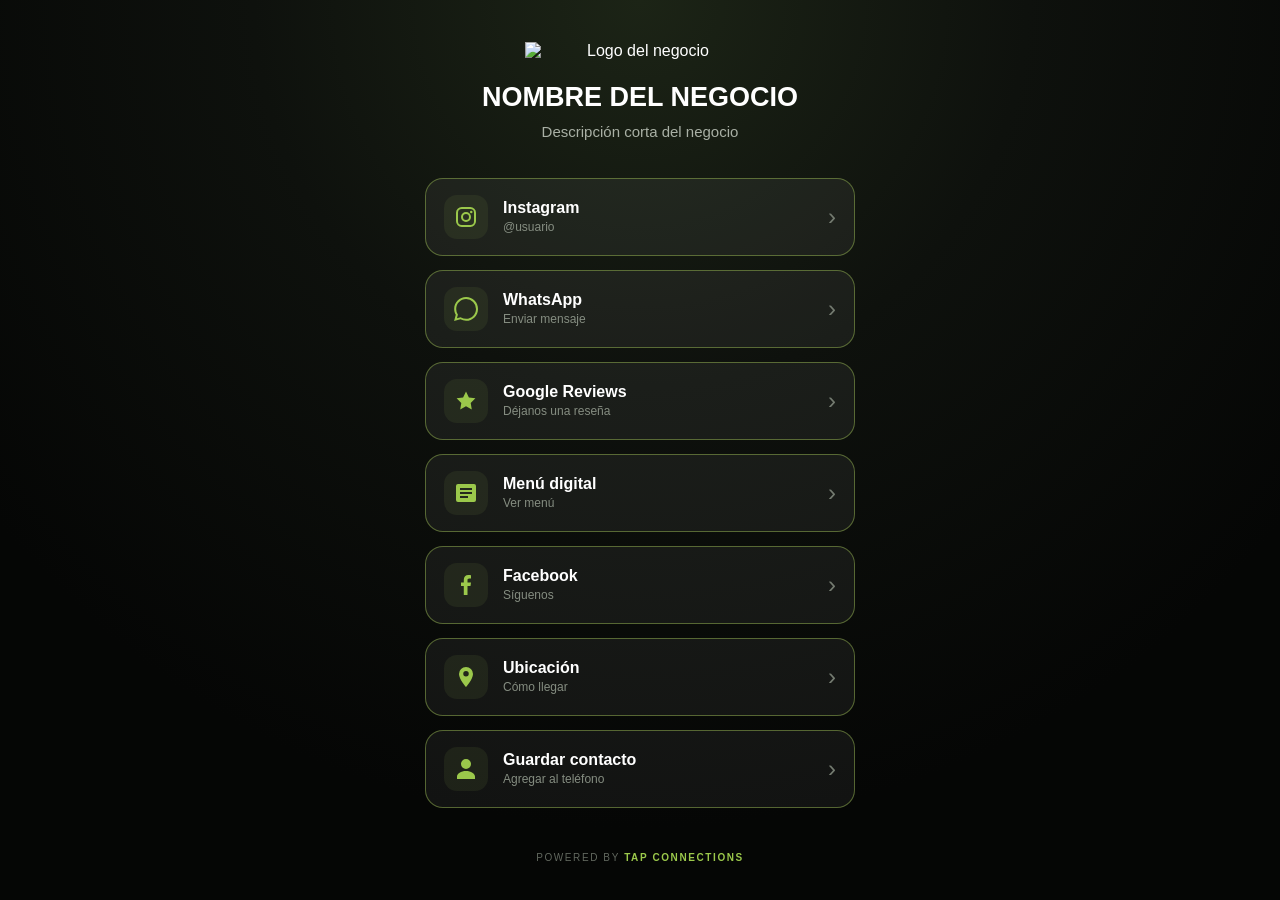
==== plantilla/index.html @ 5dc4e4bb "Add initial HTML template for client profiles" ====
<!DOCTYPE html>
<html lang="es">
<head>
  <meta charset="UTF-8">
  <meta name="viewport" content="width=device-width, initial-scale=1.0">

  <!-- CAMBIAR PARA CADA CLIENTE -->
  <title>NOMBRE DEL NEGOCIO | TAP Profile</title>
  <meta name="description" content="Perfil digital creado por TAP Connections">

  <style>
    * {
      box-sizing: border-box;
      margin: 0;
      padding: 0;
    }

    body {
      min-height: 100vh;
      font-family: Arial, Helvetica, sans-serif;
      background:
        radial-gradient(circle at top, #1c2416 0%, #0e110d 35%, #050605 75%);
      color: white;
      display: flex;
      justify-content: center;
      align-items: flex-start;
      padding: 42px 20px 35px;
    }

    .profile {
      width: 100%;
      max-width: 430px;
      text-align: center;
      animation: aparecer .55s ease;
    }

    @keyframes aparecer {
      from {
        opacity: 0;
        transform: translateY(10px);
      }

      to {
        opacity: 1;
        transform: translateY(0);
      }
    }

    .logo {
      width: 100%;
      max-width: 230px;
      max-height: 160px;
      object-fit: contain;
      display: block;
      margin: 0 auto 22px;
    }

    h1 {
      font-size: 27px;
      margin-bottom: 8px;
    }

    .tagline {
      color: #a9b0a5;
      font-size: 15px;
      line-height: 1.5;
      margin-bottom: 34px;
    }

    .link {
      width: 100%;
      min-height: 76px;
      margin-bottom: 14px;
      padding: 16px 18px;

      display: flex;
      align-items: center;

      background: rgba(255,255,255,.055);
      border: 1px solid rgba(141,170,78,.55);
      border-radius: 18px;

      color: white;
      text-decoration: none;

      transition:
        transform .18s ease,
        background .18s ease,
        border-color .18s ease;
    }

    .link:hover {
      transform: translateY(-2px);
      background: rgba(141,170,78,.13);
      border-color: #9bc84b;
    }

    .link:active {
      transform: scale(.98);
    }

    .icon-box {
      width: 44px;
      height: 44px;
      display: flex;
      justify-content: center;
      align-items: center;
      border-radius: 13px;
      background: rgba(141,170,78,.10);
      color: #9bc84b;
      flex-shrink: 0;
    }

    .icon-box svg {
      width: 24px;
      height: 24px;
      fill: currentColor;
    }

    .link-content {
      text-align: left;
      margin-left: 15px;
      flex: 1;
    }

    .link-title {
      display: block;
      font-size: 16px;
      font-weight: 700;
      margin-bottom: 3px;
    }

    .link-subtitle {
      display: block;
      color: #858d81;
      font-size: 12px;
    }

    .arrow {
      font-size: 24px;
      color: #747b70;
      margin-left: 8px;
    }

    footer {
      margin-top: 44px;
      font-size: 10px;
      letter-spacing: 1.6px;
      color: #62685f;
    }

    footer span {
      color: #9bc84b;
      font-weight: 700;
    }

    @media (max-width: 480px) {
      body {
        padding: 35px 14px 30px;
      }

      h1 {
        font-size: 25px;
      }

      .logo {
        max-width: 210px;
      }
    }
  </style>
</head>


<body>

<main class="profile">


  <!-- ====================================== -->
  <!-- DATOS PRINCIPALES DEL CLIENTE          -->
  <!-- ====================================== -->

  <!-- CAMBIAR LOGO -->
  <img
    class="logo"
    src="/tap-profile/tap logo.png"
    alt="Logo del negocio"
  >

  <!-- CAMBIAR NOMBRE -->
  <h1>NOMBRE DEL NEGOCIO</h1>

  <!-- CAMBIAR DESCRIPCIÓN -->
  <p class="tagline">
    Descripción corta del negocio
  </p>



  <!-- ====================================== -->
  <!-- INSTAGRAM                              -->
  <!-- ====================================== -->

  <a
    class="link"
    href="https://instagram.com/"
    target="_blank"
    rel="noopener noreferrer"
  >

    <div class="icon-box">
      <svg viewBox="0 0 24 24">
        <path d="M7.75 2h8.5A5.76 5.76 0 0 1 22 7.75v8.5A5.76 5.76 0 0 1 16.25 22h-8.5A5.76 5.76 0 0 1 2 16.25v-8.5A5.76 5.76 0 0 1 7.75 2Zm0 2A3.75 3.75 0 0 0 4 7.75v8.5A3.75 3.75 0 0 0 7.75 20h8.5A3.75 3.75 0 0 0 20 16.25v-8.5A3.75 3.75 0 0 0 16.25 4h-8.5ZM12 7a5 5 0 1 1 0 10 5 5 0 0 1 0-10Zm0 2a3 3 0 1 0 0 6 3 3 0 0 0 0-6Zm5.25-3.25a1.25 1.25 0 1 1 0 2.5 1.25 1.25 0 0 1 0-2.5Z"/>
      </svg>
    </div>

    <div class="link-content">
      <span class="link-title">Instagram</span>
      <span class="link-subtitle">@usuario</span>
    </div>

    <span class="arrow">›</span>
  </a>



  <!-- ====================================== -->
  <!-- WHATSAPP                               -->
  <!-- ====================================== -->

  <!-- IMPORTANTE:
       usar número con código de país.
       México = 52
       Ejemplo Chihuahua:
       https://wa.me/526141234567
  -->

  <a
    class="link"
    href="https://wa.me/52NUMERO"
    target="_blank"
    rel="noopener noreferrer"
  >

    <div class="icon-box">
      <svg viewBox="0 0 24 24">
        <path d="M20.52 3.48A11.82 11.82 0 0 0 12.08 0C5.52 0 .18 5.34.18 11.9c0 2.1.55 4.15 1.6 5.95L.08 24l6.3-1.65a11.9 11.9 0 0 0 5.7 1.45h.01C18.65 23.8 24 18.46 24 11.9c0-3.18-1.24-6.17-3.48-8.42ZM12.09 21.8h-.01a9.86 9.86 0 0 1-5.03-1.38l-.36-.21-3.74.98 1-3.64-.24-.37a9.88 9.88 0 0 1-1.52-5.28c0-5.45 4.44-9.89 9.9-9.89a9.82 9.82 0 0 1 7 2.9 9.83 9.83 0 0 1 2.9 7c0 5.45-4.44 9.89-9.9 9.89Z"/>
      </svg>
    </div>

    <div class="link-content">
      <span class="link-title">WhatsApp</span>
      <span class="link-subtitle">Enviar mensaje</span>
    </div>

    <span class="arrow">›</span>
  </a>



  <!-- ====================================== -->
  <!-- GOOGLE REVIEWS                         -->
  <!-- ====================================== -->

  <a
    class="link"
    href="PEGAR_LINK_GOOGLE_REVIEW"
    target="_blank"
    rel="noopener noreferrer"
  >

    <div class="icon-box">

      <svg viewBox="0 0 24 24">
        <path d="M12 2.5 14.9 8.4l6.5.9-4.7 4.6 1.1 6.5-5.8-3.1-5.8 3.1 1.1-6.5-4.7-4.6 6.5-.9L12 2.5Z"/>
      </svg>

    </div>

    <div class="link-content">
      <span class="link-title">Google Reviews</span>
      <span class="link-subtitle">Déjanos una reseña</span>
    </div>

    <span class="arrow">›</span>
  </a>



  <!-- ====================================== -->
  <!-- MENÚ DIGITAL                           -->
  <!-- ====================================== -->

  <a
    class="link"
    href="PEGAR_LINK_MENU"
    target="_blank"
    rel="noopener noreferrer"
  >

    <div class="icon-box">
      <svg viewBox="0 0 24 24">
        <path d="M4 3h16a2 2 0 0 1 2 2v14a2 2 0 0 1-2 2H4a2 2 0 0 1-2-2V5a2 2 0 0 1 2-2Zm2 4v2h12V7H6Zm0 4v2h12v-2H6Zm0 4v2h8v-2H6Z"/>
      </svg>
    </div>

    <div class="link-content">
      <span class="link-title">Menú digital</span>
      <span class="link-subtitle">Ver menú</span>
    </div>

    <span class="arrow">›</span>
  </a>



  <!-- ====================================== -->
  <!-- FACEBOOK                               -->
  <!-- ====================================== -->

  <a
    class="link"
    href="https://facebook.com/"
    target="_blank"
    rel="noopener noreferrer"
  >

    <div class="icon-box">
      <svg viewBox="0 0 24 24">
        <path d="M13.5 22v-9h3l.5-3.5h-3.5V7.3c0-1 .3-1.8 1.8-1.8H17V2.3c-.8-.1-1.7-.3-2.7-.3-2.7 0-4.5 1.6-4.5 4.7v2.8H7V13h2.8v9h3.7Z"/>
      </svg>
    </div>

    <div class="link-content">
      <span class="link-title">Facebook</span>
      <span class="link-subtitle">Síguenos</span>
    </div>

    <span class="arrow">›</span>
  </a>



  <!-- ====================================== -->
  <!-- UBICACIÓN                              -->
  <!-- ====================================== -->

  <a
    class="link"
    href="PEGAR_LINK_GOOGLE_MAPS"
    target="_blank"
    rel="noopener noreferrer"
  >

    <div class="icon-box">
      <svg viewBox="0 0 24 24">
        <path d="M12 2a7 7 0 0 0-7 7c0 5.2 7 13 7 13s7-7.8 7-13a7 7 0 0 0-7-7Zm0 9.5A2.5 2.5 0 1 1 12 6a2.5 2.5 0 0 1 0 5.5Z"/>
      </svg>
    </div>

    <div class="link-content">
      <span class="link-title">Ubicación</span>
      <span class="link-subtitle">Cómo llegar</span>
    </div>

    <span class="arrow">›</span>
  </a>



  <!-- ====================================== -->
  <!-- GUARDAR CONTACTO                       -->
  <!-- ====================================== -->

  <a
    class="link"
    href="contacto.vcf"
    download
  >

    <div class="icon-box">
      <svg viewBox="0 0 24 24">
        <path d="M12 12a5 5 0 1 0 0-10 5 5 0 0 0 0 10Zm0 2c-5 0-9 2.5-9 5.5V22h18v-2.5C21 16.5 17 14 12 14Z"/>
      </svg>
    </div>

    <div class="link-content">
      <span class="link-title">Guardar contacto</span>
      <span class="link-subtitle">Agregar al teléfono</span>
    </div>

    <span class="arrow">›</span>
  </a>



  <!-- ====================================== -->
  <!-- MARCA TAP                              -->
  <!-- NO QUITAR EN PERFILES DE CLIENTES      -->
  <!-- ====================================== -->

  <footer>
    POWERED BY <span>TAP CONNECTIONS</span>
  </footer>

</main>

</body>
</html>
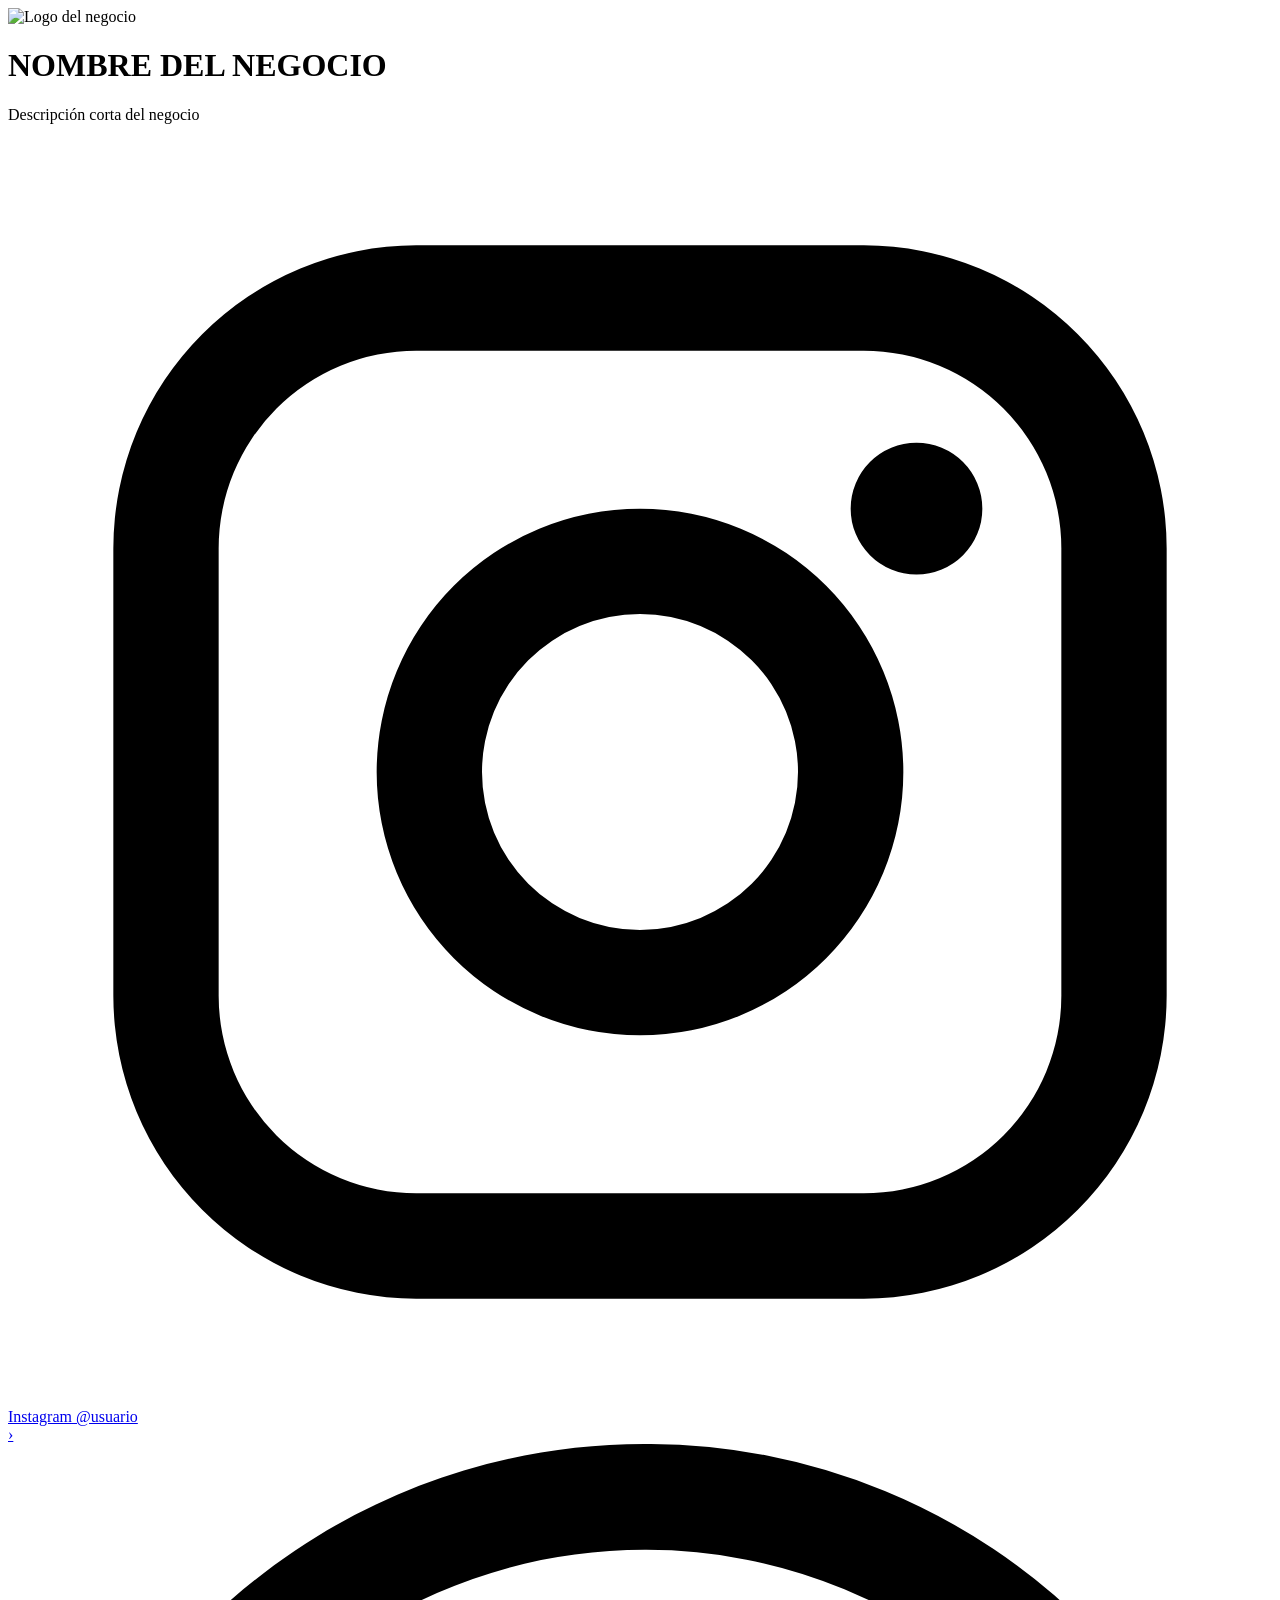
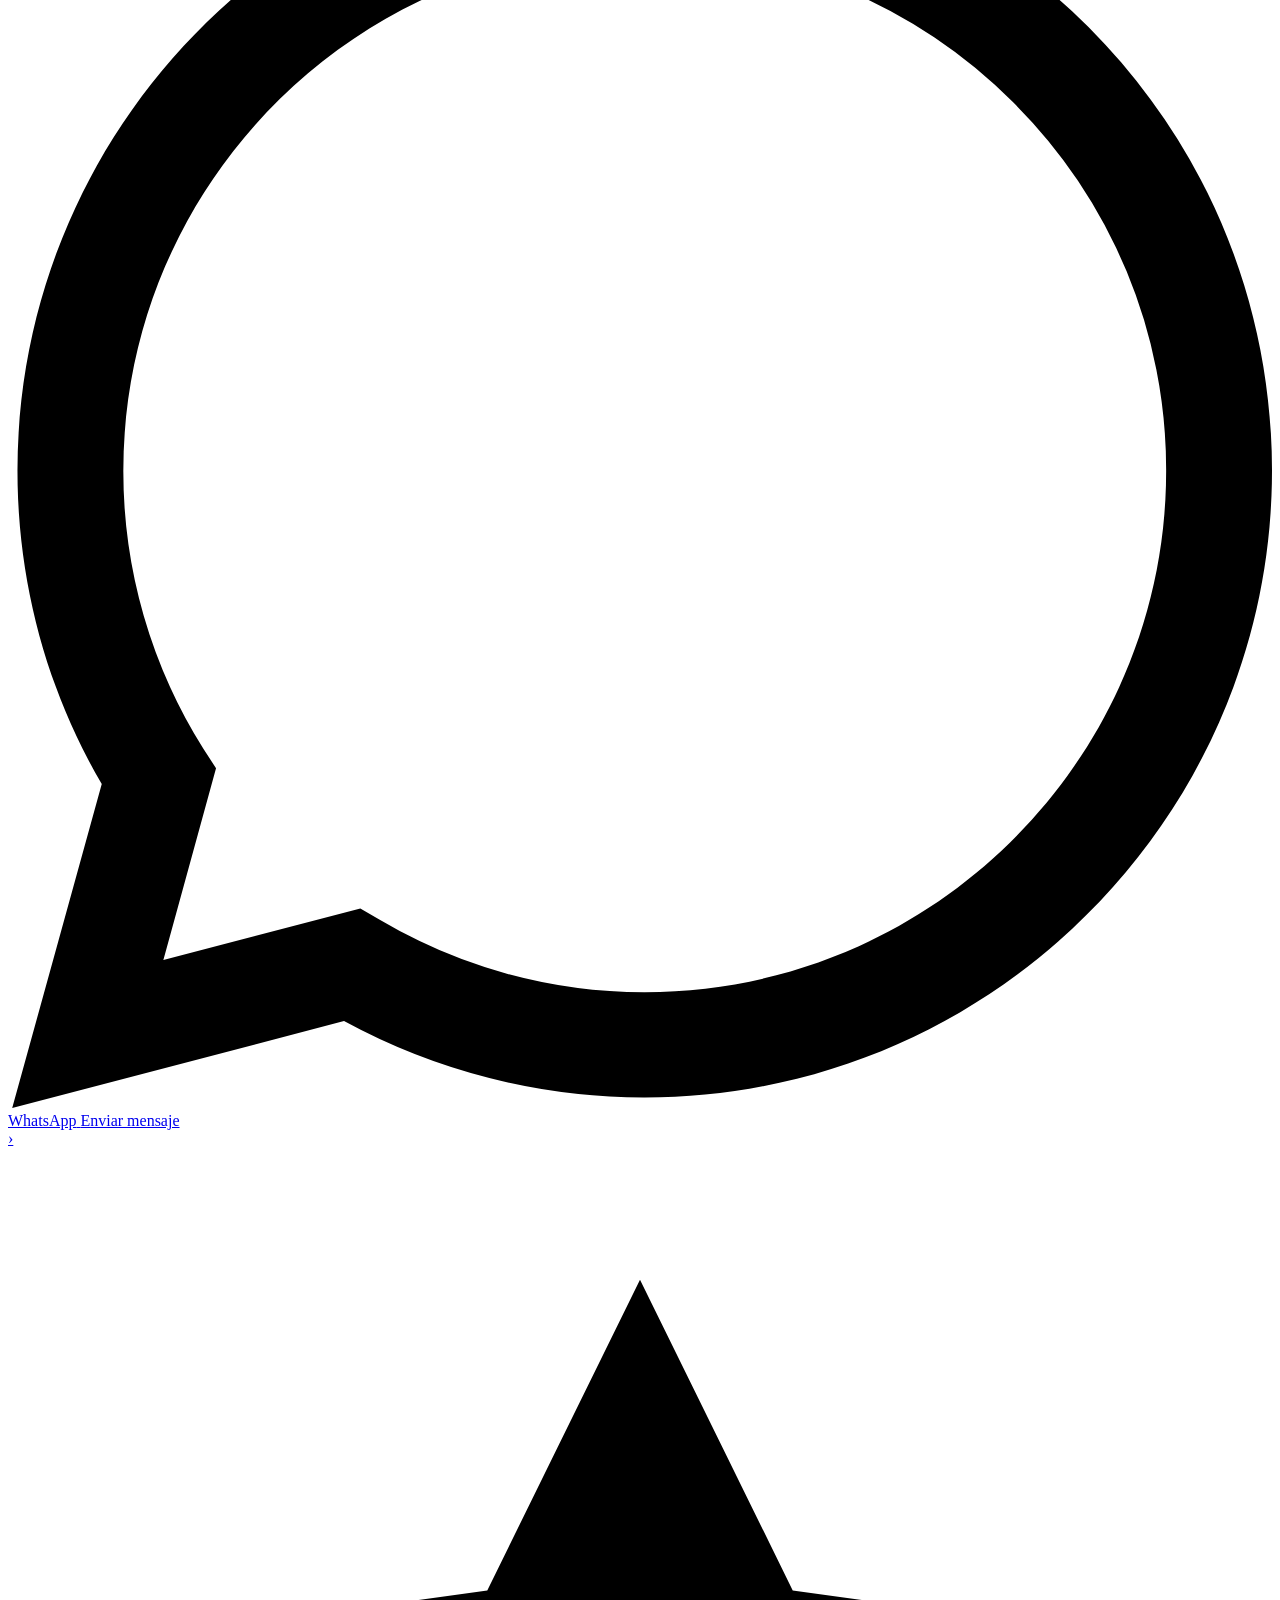
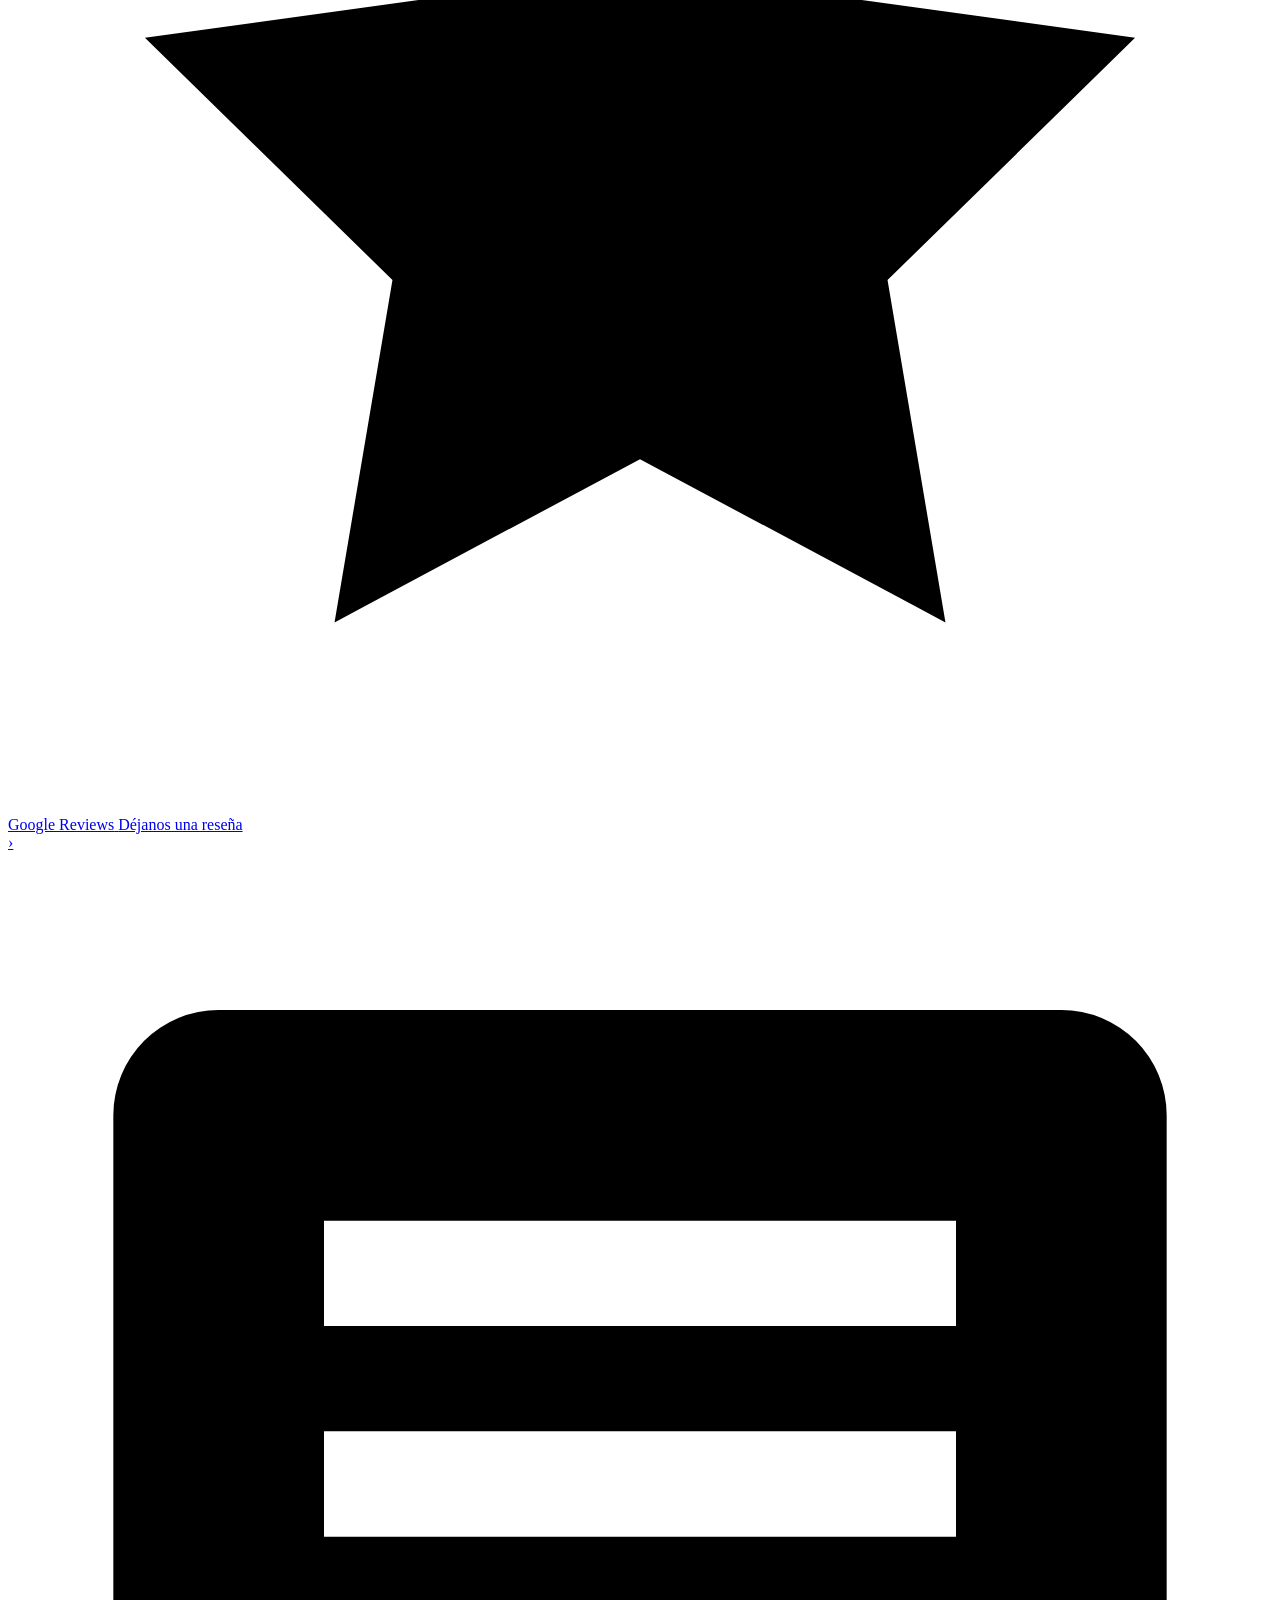
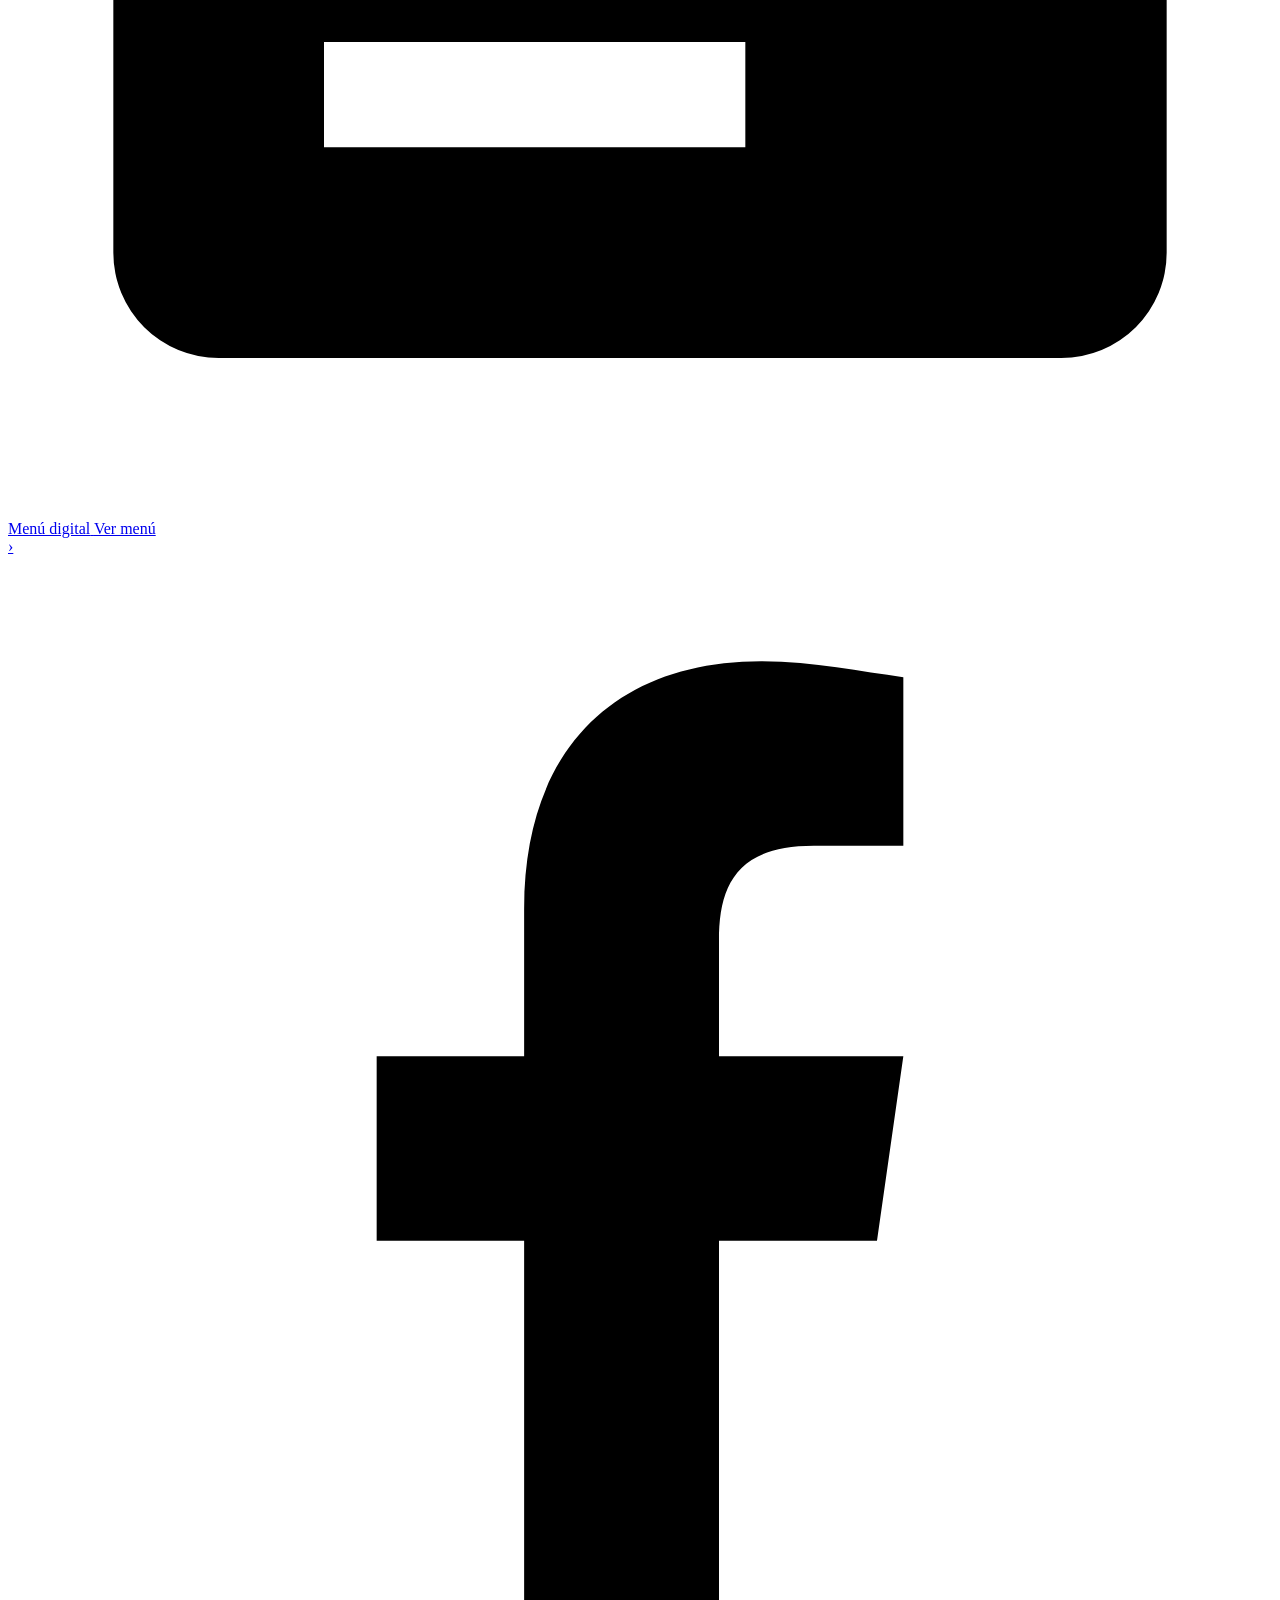
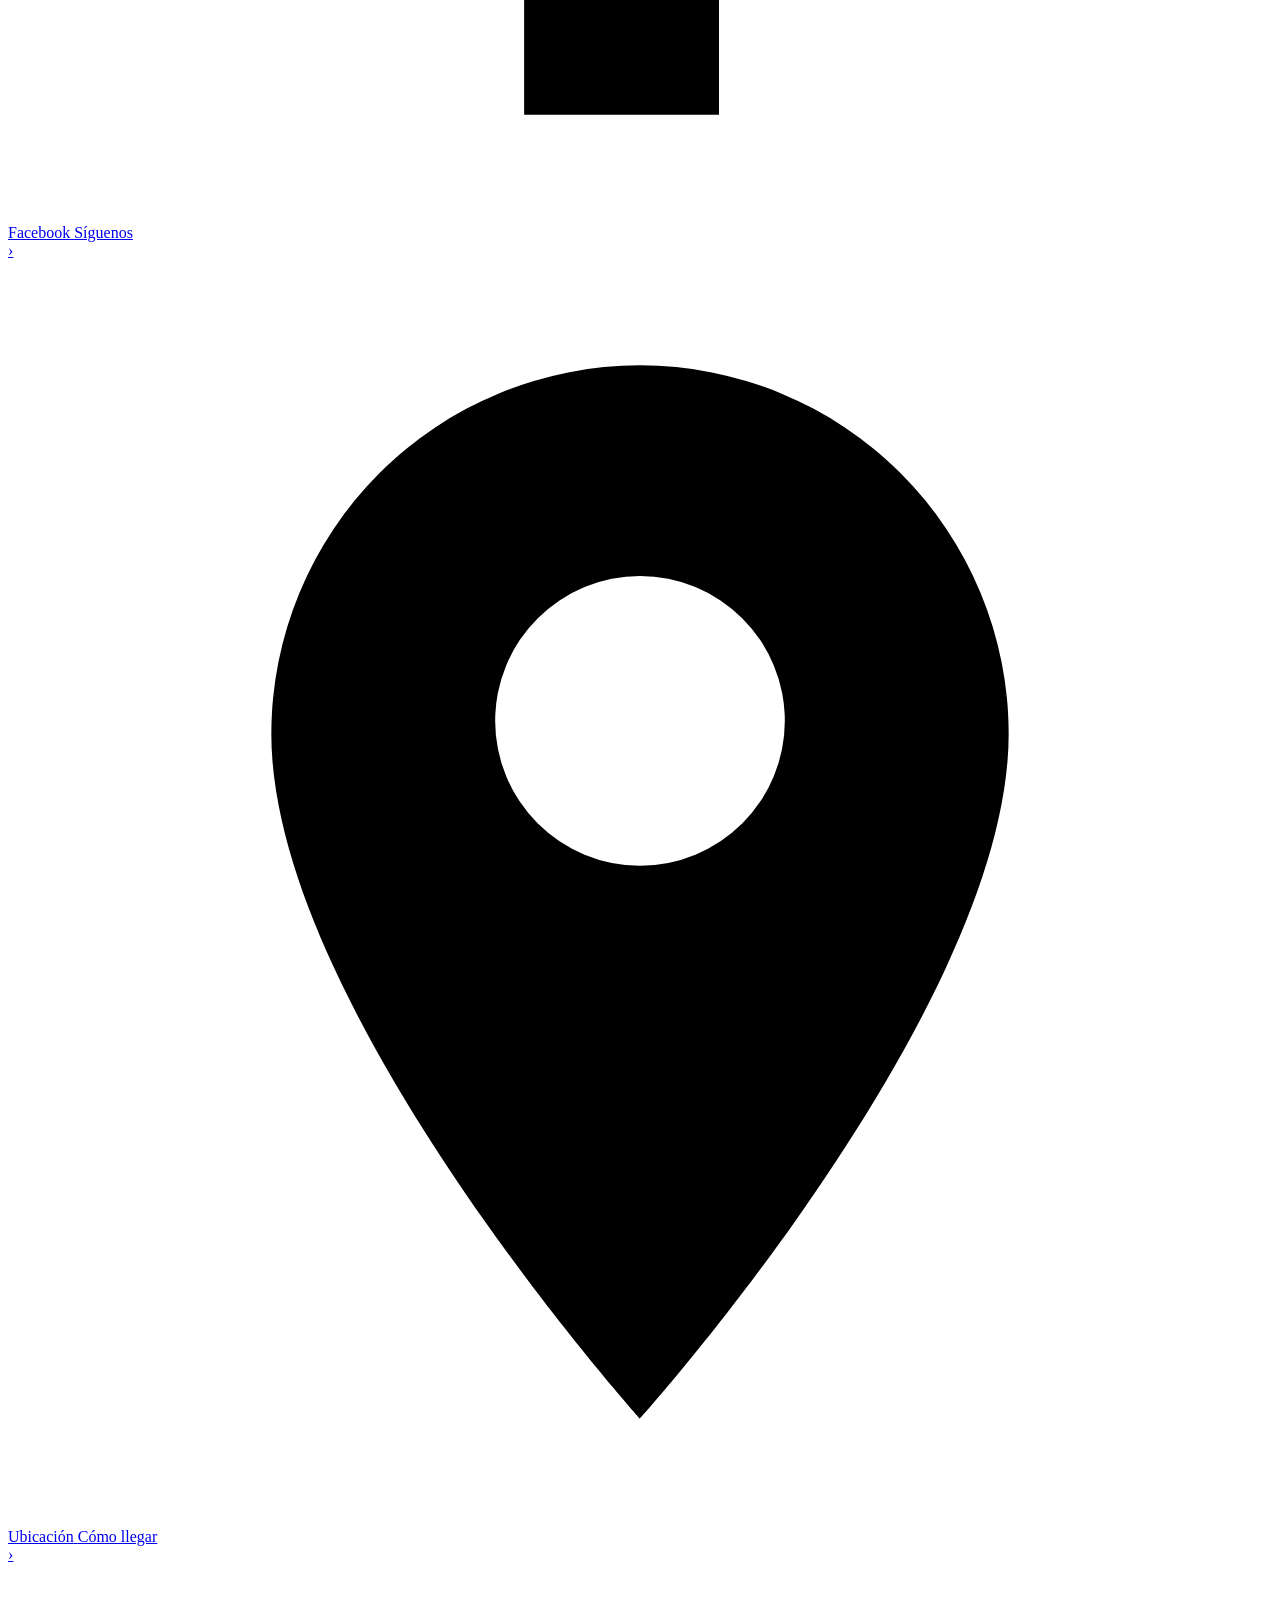
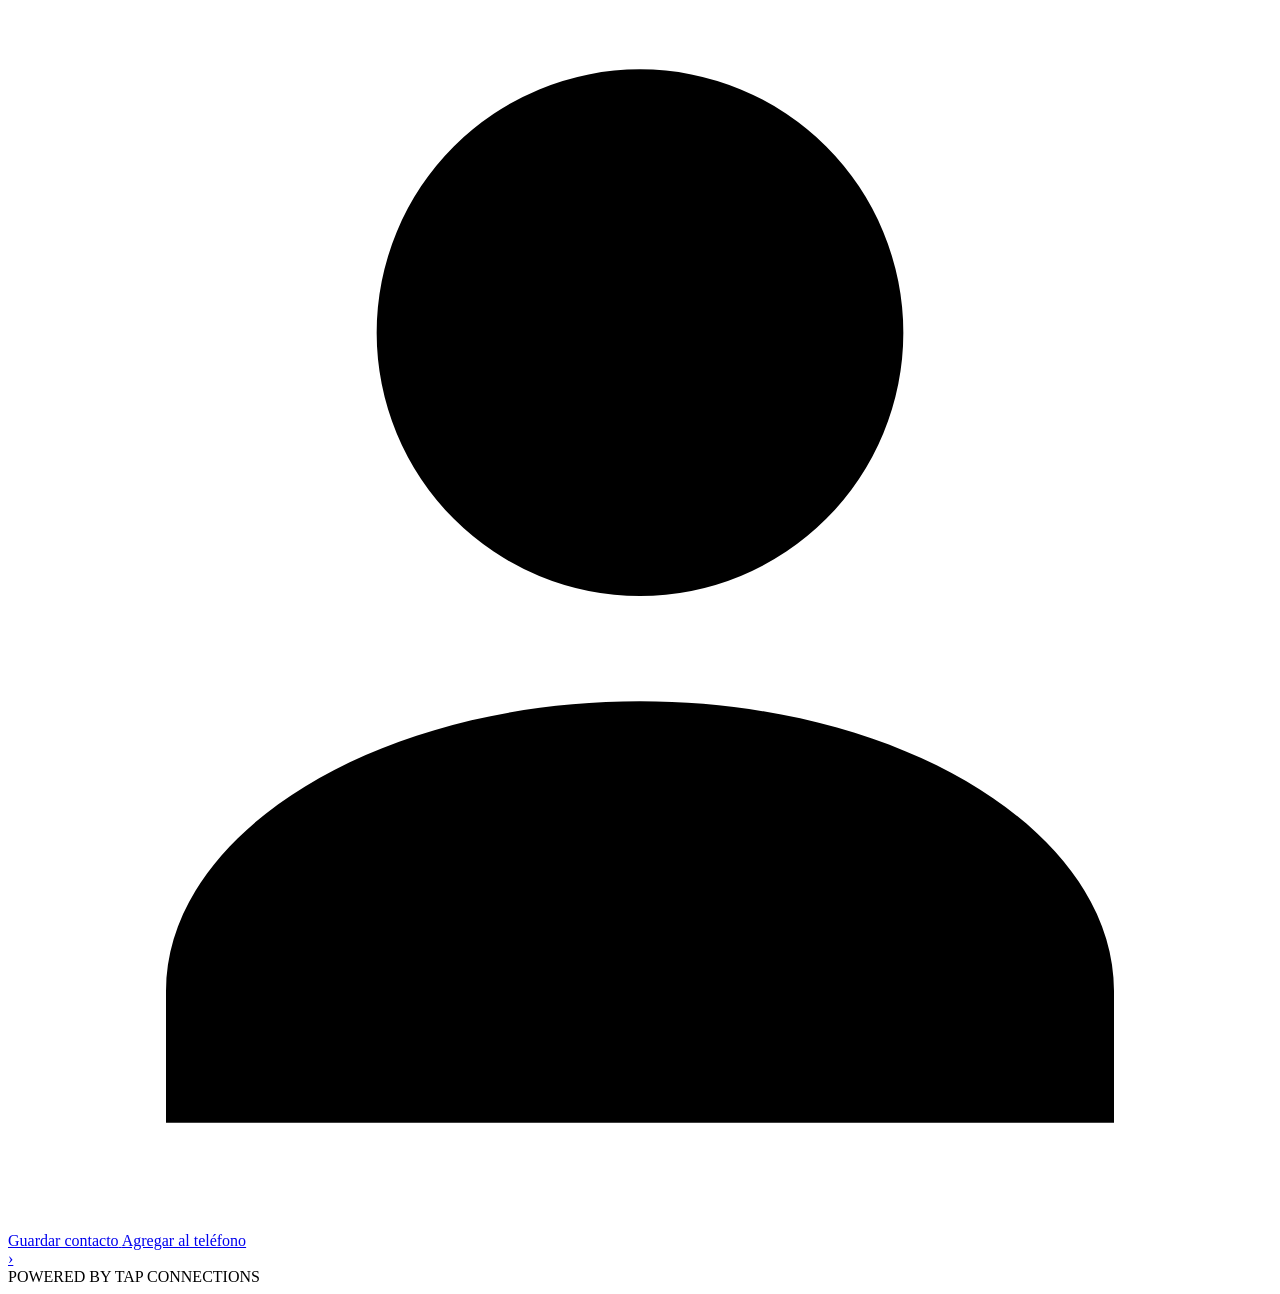
==== commit dce46781: "Link external stylesheet and remove inline styles Removed inline CSS styles and linked external styl" ====
--- a/plantilla/index.html
+++ b/plantilla/index.html
@@ -8,166 +8,8 @@
   <title>NOMBRE DEL NEGOCIO | TAP Profile</title>
   <meta name="description" content="Perfil digital creado por TAP Connections">
 
-  <style>
-    * {
-      box-sizing: border-box;
-      margin: 0;
-      padding: 0;
-    }
-
-    body {
-      min-height: 100vh;
-      font-family: Arial, Helvetica, sans-serif;
-      background:
-        radial-gradient(circle at top, #1c2416 0%, #0e110d 35%, #050605 75%);
-      color: white;
-      display: flex;
-      justify-content: center;
-      align-items: flex-start;
-      padding: 42px 20px 35px;
-    }
-
-    .profile {
-      width: 100%;
-      max-width: 430px;
-      text-align: center;
-      animation: aparecer .55s ease;
-    }
-
-    @keyframes aparecer {
-      from {
-        opacity: 0;
-        transform: translateY(10px);
-      }
-
-      to {
-        opacity: 1;
-        transform: translateY(0);
-      }
-    }
-
-    .logo {
-      width: 100%;
-      max-width: 230px;
-      max-height: 160px;
-      object-fit: contain;
-      display: block;
-      margin: 0 auto 22px;
-    }
-
-    h1 {
-      font-size: 27px;
-      margin-bottom: 8px;
-    }
-
-    .tagline {
-      color: #a9b0a5;
-      font-size: 15px;
-      line-height: 1.5;
-      margin-bottom: 34px;
-    }
-
-    .link {
-      width: 100%;
-      min-height: 76px;
-      margin-bottom: 14px;
-      padding: 16px 18px;
-
-      display: flex;
-      align-items: center;
-
-      background: rgba(255,255,255,.055);
-      border: 1px solid rgba(141,170,78,.55);
-      border-radius: 18px;
-
-      color: white;
-      text-decoration: none;
-
-      transition:
-        transform .18s ease,
-        background .18s ease,
-        border-color .18s ease;
-    }
-
-    .link:hover {
-      transform: translateY(-2px);
-      background: rgba(141,170,78,.13);
-      border-color: #9bc84b;
-    }
-
-    .link:active {
-      transform: scale(.98);
-    }
-
-    .icon-box {
-      width: 44px;
-      height: 44px;
-      display: flex;
-      justify-content: center;
-      align-items: center;
-      border-radius: 13px;
-      background: rgba(141,170,78,.10);
-      color: #9bc84b;
-      flex-shrink: 0;
-    }
-
-    .icon-box svg {
-      width: 24px;
-      height: 24px;
-      fill: currentColor;
-    }
-
-    .link-content {
-      text-align: left;
-      margin-left: 15px;
-      flex: 1;
-    }
-
-    .link-title {
-      display: block;
-      font-size: 16px;
-      font-weight: 700;
-      margin-bottom: 3px;
-    }
-
-    .link-subtitle {
-      display: block;
-      color: #858d81;
-      font-size: 12px;
-    }
-
-    .arrow {
-      font-size: 24px;
-      color: #747b70;
-      margin-left: 8px;
-    }
-
-    footer {
-      margin-top: 44px;
-      font-size: 10px;
-      letter-spacing: 1.6px;
-      color: #62685f;
-    }
-
-    footer span {
-      color: #9bc84b;
-      font-weight: 700;
-    }
-
-    @media (max-width: 480px) {
-      body {
-        padding: 35px 14px 30px;
-      }
-
-      h1 {
-        font-size: 25px;
-      }
-
-      .logo {
-        max-width: 210px;
-      }
-    }
-  </style>
+  <link rel="stylesheet" href="/tap-profile/assets/css/style.css">
+
 </head>
 
 
